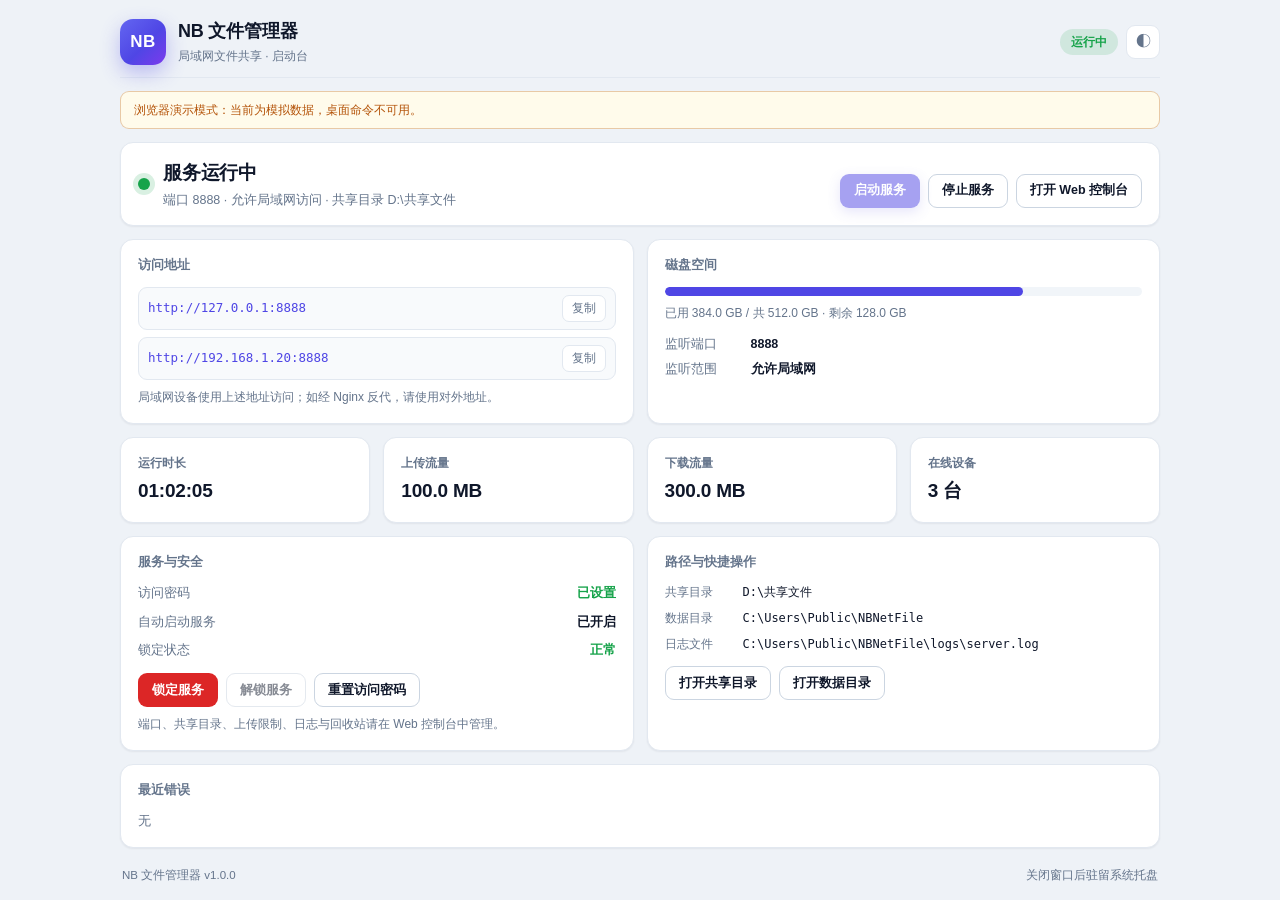
==== ui/index.html @ 00b3ce33 "feat: 使用 Rust 完整重写 NB 文件管理器 - axum 异步服务：目录浏览/搜索/分页、Range 下载、ZIP 后台任务、分片续传、文件操作与回收站 - Argon2 密码哈希、HMA" ====
<!doctype html>
<html lang="zh-CN">
<head>
<meta charset="utf-8">
<meta name="viewport" content="width=device-width, initial-scale=1">
<meta name="color-scheme" content="light dark">
<title>NB 文件管理器</title>
<link rel="stylesheet" href="./style.css">
<script type="module" src="./app.js"></script>
</head>
<body>
<div class="app">
  <header class="header">
    <div class="brand">
      <div class="logo">NB</div>
      <div class="brand-text">
        <h1>NB 文件管理器</h1>
        <p>局域网文件共享 · 启动台</p>
      </div>
    </div>
    <div class="header-actions">
      <span class="badge" id="statusBadge">检测中</span>
      <button class="icon-btn" id="themeToggle" title="切换亮/暗主题">◐</button>
    </div>
  </header>

  <div class="demo-banner hidden" id="demoBanner">浏览器演示模式：当前为模拟数据，桌面命令不可用。</div>

  <main>
    <section class="card status-card">
      <div class="status-left">
        <span class="dot" id="statusDot"></span>
        <div>
          <h2 id="statusTitle">正在读取状态…</h2>
          <p id="statusHint">—</p>
        </div>
      </div>
      <div class="actions">
        <button class="btn primary" id="btnStart">启动服务</button>
        <button class="btn" id="btnStop">停止服务</button>
        <button class="btn" id="btnConsole">打开 Web 控制台</button>
      </div>
    </section>

    <section class="grid cols-2">
      <div class="card">
        <div class="card-title">访问地址</div>
        <div class="url-list" id="urlList"><span class="muted">服务未运行</span></div>
        <p class="hint" id="urlHint"></p>
      </div>
      <div class="card">
        <div class="card-title">磁盘空间</div>
        <div class="meter"><span id="diskBar"></span></div>
        <p class="hint" id="diskText">—</p>
        <div class="kv">
          <span>监听端口</span><b id="kvPort">—</b>
          <span>监听范围</span><b id="kvBind">—</b>
        </div>
      </div>
    </section>

    <section class="stats">
      <div class="card stat"><span>运行时长</span><b id="statUptime">—</b></div>
      <div class="card stat"><span>上传流量</span><b id="statUpload">—</b></div>
      <div class="card stat"><span>下载流量</span><b id="statDownload">—</b></div>
      <div class="card stat"><span>在线设备</span><b id="statOnline">—</b></div>
    </section>

    <section class="grid cols-2">
      <div class="card">
        <div class="card-title">服务与安全</div>
        <div class="rows">
          <div class="row"><span>访问密码</span><b id="pwdState">—</b></div>
          <div class="row"><span>自动启动服务</span><b id="autoState">—</b></div>
          <div class="row"><span>锁定状态</span><b id="lockState">—</b></div>
        </div>
        <div class="actions">
          <button class="btn danger" id="btnLock">锁定服务</button>
          <button class="btn" id="btnUnlock">解锁服务</button>
          <button class="btn" id="btnResetPwd">重置访问密码</button>
        </div>
        <p class="hint">端口、共享目录、上传限制、日志与回收站请在 Web 控制台中管理。</p>
      </div>
      <div class="card">
        <div class="card-title">路径与快捷操作</div>
        <dl class="paths">
          <dt>共享目录</dt><dd id="pathRoot">—</dd>
          <dt>数据目录</dt><dd id="pathData">—</dd>
          <dt>日志文件</dt><dd id="pathLog">—</dd>
        </dl>
        <div class="actions">
          <button class="btn" id="btnOpenDir">打开共享目录</button>
          <button class="btn" id="btnOpenData">打开数据目录</button>
        </div>
      </div>
    </section>

    <section class="card error-card" id="errorCard">
      <div class="card-title">最近错误</div>
      <p id="lastError">无</p>
    </section>
  </main>

  <footer>
    <span id="version">NB 文件管理器</span>
    <span>关闭窗口后驻留系统托盘</span>
  </footer>
</div>

<div class="toast-box" id="toastBox"></div>

<div class="modal" id="pwdModal">
  <div class="modal-box">
    <h3>重置访问密码</h3>
    <p class="hint">重置后全部网页登录会话立即失效。留空表示清除密码，局域网内将可匿名访问（不推荐）。</p>
    <label class="field"><span>新密码</span><input type="password" id="newPwd" autocomplete="new-password"></label>
    <label class="field"><span>确认新密码</span><input type="password" id="newPwd2" autocomplete="new-password"></label>
    <div class="modal-actions">
      <button class="btn" id="pwdCancel">取消</button>
      <button class="btn primary" id="pwdOk">确认重置</button>
    </div>
  </div>
</div>
</body>
</html>
---- ui/style.css ----
:root {
  color-scheme: light;
  --bg: #eef2f7;
  --surface: #ffffff;
  --surface-2: #f8fafc;
  --surface-3: #f1f5f9;
  --border: #e2e8f0;
  --border-strong: #cbd5e1;
  --text: #0f172a;
  --text-2: #64748b;
  --primary: #4f46e5;
  --primary-hover: #4338ca;
  --primary-soft: #eef2ff;
  --on-primary: #ffffff;
  --danger: #dc2626;
  --danger-solid: #dc2626;
  --danger-soft: #fef2f2;
  --success: #16a34a;
  --warning: #b45309;
  --warning-soft: #fffbeb;
  --overlay: rgba(15, 23, 42, 0.45);
  --shadow-sm: 0 1px 2px rgba(15, 23, 42, 0.06);
  --shadow-md: 0 8px 24px rgba(15, 23, 42, 0.1);
}
[data-theme="dark"] {
  color-scheme: dark;
  --bg: #0b1220;
  --surface: #121a2b;
  --surface-2: #182238;
  --surface-3: #1e2942;
  --border: #243049;
  --border-strong: #35435f;
  --text: #e2e8f0;
  --text-2: #94a3b8;
  --primary: #818cf8;
  --primary-hover: #a5b4fc;
  --primary-soft: #232c54;
  --on-primary: #0b1220;
  --danger: #f87171;
  --danger-soft: #3a1d24;
  --success: #4ade80;
  --warning: #fbbf24;
  --warning-soft: #2d2410;
  --overlay: rgba(2, 6, 16, 0.62);
  --shadow-sm: 0 1px 2px rgba(0, 0, 0, 0.4);
  --shadow-md: 0 4px 14px rgba(0, 0, 0, 0.45);
}
* { box-sizing: border-box; }
html, body { height: 100%; }
body {
  margin: 0;
  background: var(--bg);
  color: var(--text);
  font-family: -apple-system, BlinkMacSystemFont, "Segoe UI", Roboto, "PingFang SC", "Microsoft YaHei", sans-serif;
  font-size: 13.5px;
  line-height: 1.5;
  -webkit-font-smoothing: antialiased;
}
button, input { font: inherit; color: inherit; }
button { cursor: pointer; }
.hidden { display: none !important; }
.muted { color: var(--text-2); }
.hint { margin: 8px 0 0; color: var(--text-2); font-size: 12px; line-height: 1.6; }

.app { max-width: 1080px; margin: 0 auto; padding: 16px 20px 12px; display: flex; flex-direction: column; gap: 13px; }
.header { display: flex; align-items: center; justify-content: space-between; gap: 14px; padding: 2px 0 12px; border-bottom: 1px solid var(--border); }
.brand { display: flex; align-items: center; gap: 12px; }
.logo {
  width: 46px; height: 46px; border-radius: 13px;
  display: flex; align-items: center; justify-content: center;
  background: linear-gradient(135deg, #6366f1, #4f46e5 55%, #7c3aed);
  color: #fff; font-weight: 800; font-size: 17px; letter-spacing: 0.5px;
  box-shadow: 0 8px 20px rgba(79, 70, 229, 0.32);
}
.brand-text h1 { margin: 0; font-size: 18px; letter-spacing: -0.01em; }
.brand-text p { margin: 2px 0 0; font-size: 12px; color: var(--text-2); }
.header-actions { display: flex; align-items: center; gap: 8px; }
.badge {
  display: inline-flex; align-items: center; height: 26px; padding: 0 11px;
  border-radius: 999px; background: var(--surface-3); color: var(--text-2);
  font-size: 12px; font-weight: 700;
}
.badge.ok { background: color-mix(in srgb, var(--success) 14%, transparent); color: var(--success); }
.badge.warn { background: var(--warning-soft); color: var(--warning); }
.badge.bad { background: var(--danger-soft); color: var(--danger); }
.icon-btn {
  width: 34px; height: 34px; padding: 0;
  display: inline-flex; align-items: center; justify-content: center;
  border: 1px solid var(--border); border-radius: 9px;
  background: var(--surface); color: var(--text-2); font-size: 15px;
}
.icon-btn:hover { background: var(--surface-3); color: var(--text); }
.demo-banner { padding: 9px 13px; background: var(--warning-soft); color: var(--warning); border: 1px solid color-mix(in srgb, var(--warning) 30%, transparent); border-radius: 9px; font-size: 12px; }

main { display: flex; flex-direction: column; gap: 13px; }
.card { background: var(--surface); border: 1px solid var(--border); border-radius: 13px; box-shadow: var(--shadow-sm); padding: 16px 17px; }
.card-title { font-size: 12.5px; font-weight: 700; color: var(--text-2); margin-bottom: 12px; display: flex; align-items: center; gap: 6px; }
.grid { display: grid; gap: 13px; }
.cols-2 { grid-template-columns: repeat(2, minmax(0, 1fr)); }
.status-card { display: flex; align-items: center; justify-content: space-between; gap: 18px; flex-wrap: wrap; }
.status-left { display: flex; align-items: center; gap: 13px; min-width: 0; }
.status-left h2 { margin: 0; font-size: 19px; letter-spacing: -0.01em; }
.status-left p { margin: 3px 0 0; font-size: 12.5px; color: var(--text-2); word-break: break-all; }
.dot { width: 12px; height: 12px; border-radius: 50%; background: var(--text-2); box-shadow: 0 0 0 5px color-mix(in srgb, var(--text-2) 14%, transparent); flex-shrink: 0; }
.dot.ok { background: var(--success); box-shadow: 0 0 0 5px color-mix(in srgb, var(--success) 16%, transparent); }
.dot.warn { background: var(--warning); box-shadow: 0 0 0 5px color-mix(in srgb, var(--warning) 18%, transparent); }
.dot.bad { background: var(--danger); box-shadow: 0 0 0 5px color-mix(in srgb, var(--danger) 16%, transparent); }

.btn {
  display: inline-flex; align-items: center; justify-content: center; gap: 6px;
  height: 34px; padding: 0 13px;
  border: 1px solid var(--border-strong); border-radius: 9px;
  background: var(--surface); color: var(--text);
  font-size: 12.5px; font-weight: 600; white-space: nowrap;
  transition: background 0.15s, border-color 0.15s, transform 0.12s;
}
.btn:hover { background: var(--surface-2); border-color: var(--text-2); transform: translateY(-1px); }
.btn:active { transform: none; }
.btn:disabled { opacity: 0.5; cursor: not-allowed; transform: none; }
.btn.primary { background: var(--primary); border-color: transparent; color: var(--on-primary); box-shadow: 0 4px 12px rgba(79, 70, 229, 0.26); }
.btn.primary:hover { background: var(--primary-hover); }
.btn.danger { background: var(--danger-solid); border-color: transparent; color: #fff; }
.actions { display: flex; align-items: center; gap: 8px; flex-wrap: wrap; margin-top: 13px; }

.url-list { display: flex; flex-direction: column; gap: 7px; }
.url-row { display: flex; align-items: center; gap: 8px; padding: 7px 9px; background: var(--surface-2); border: 1px solid var(--border); border-radius: 9px; }
.url-link { flex: 1; min-width: 0; border: 0; background: transparent; text-align: left; color: var(--primary); font-family: Consolas, monospace; font-size: 12.5px; padding: 0; overflow: hidden; text-overflow: ellipsis; white-space: nowrap; }
.url-link:hover { text-decoration: underline; }
.url-copy { border: 1px solid var(--border); background: var(--surface); color: var(--text-2); border-radius: 7px; height: 27px; padding: 0 9px; font-size: 11.5px; }
.url-copy:hover { color: var(--text); border-color: var(--border-strong); }

.meter { height: 9px; border-radius: 999px; background: var(--surface-3); overflow: hidden; }
.meter > span { display: block; height: 100%; width: 0; background: var(--primary); border-radius: inherit; transition: width 0.25s; }
.kv { display: grid; grid-template-columns: 76px minmax(0, 1fr); gap: 6px 10px; margin-top: 12px; font-size: 12.5px; }
.kv span { color: var(--text-2); }
.kv b { font-weight: 600; }

.stats { display: grid; grid-template-columns: repeat(4, minmax(0, 1fr)); gap: 13px; }
.stat { display: flex; flex-direction: column; gap: 5px; }
.stat span { color: var(--text-2); font-size: 12px; font-weight: 600; }
.stat b { font-size: 19px; letter-spacing: -0.01em; font-variant-numeric: tabular-nums; }

.rows { display: flex; flex-direction: column; gap: 9px; }
.row { display: flex; align-items: center; justify-content: space-between; gap: 10px; font-size: 13px; }
.row span { color: var(--text-2); }
.row b { font-weight: 600; }
.row b.warn { color: var(--warning); }
.row b.ok { color: var(--success); }

.paths { margin: 0; display: grid; grid-template-columns: 68px minmax(0, 1fr); gap: 8px 10px; font-size: 12px; }
.paths dt { color: var(--text-2); }
.paths dd { margin: 0; font-family: Consolas, monospace; word-break: break-all; }

.error-card .card-title { color: var(--text-2); }
.error-card p { margin: 0; color: var(--text-2); font-size: 12.5px; word-break: break-all; }
.error-card.has-error .card-title,
.error-card.has-error p { color: var(--danger); }

footer { display: flex; align-items: center; justify-content: space-between; gap: 10px; padding: 6px 2px 2px; color: var(--text-2); font-size: 11.5px; }

.toast-box { position: fixed; top: 16px; right: 16px; z-index: 2000; display: flex; flex-direction: column; gap: 8px; max-width: min(380px, calc(100vw - 32px)); }
.toast { padding: 10px 13px; background: var(--surface); border: 1px solid var(--border); border-left: 4px solid var(--danger); border-radius: 10px; box-shadow: var(--shadow-md); font-size: 12.5px; word-break: break-all; animation: toastIn 0.24s ease; }
.toast.success { border-left-color: var(--success); }
.toast.info { border-left-color: var(--primary); }
.toast.warning { border-left-color: var(--warning); }
@keyframes toastIn { from { opacity: 0; transform: translateX(24px); } to { opacity: 1; transform: none; } }

.modal { position: fixed; inset: 0; z-index: 1500; display: none; align-items: center; justify-content: center; padding: 18px; background: var(--overlay); backdrop-filter: blur(3px); }
.modal.open { display: flex; }
.modal-box { width: 100%; max-width: 420px; background: var(--surface); border: 1px solid var(--border); border-radius: 14px; box-shadow: var(--shadow-md); padding: 20px; }
.modal-box h3 { margin: 0 0 6px; font-size: 16px; }
.field { display: flex; flex-direction: column; gap: 6px; margin-top: 12px; font-size: 12.5px; color: var(--text-2); }
.field span { font-weight: 600; }
.field input { height: 36px; padding: 0 11px; border: 1px solid var(--border-strong); border-radius: 8px; background: var(--surface-2); color: var(--text); outline: none; }
.field input:focus { border-color: var(--primary); box-shadow: 0 0 0 3px var(--primary-soft); }
.modal-actions { display: flex; justify-content: flex-end; gap: 8px; margin-top: 18px; }

@media (max-width: 900px) {
  .cols-2 { grid-template-columns: 1fr; }
  .stats { grid-template-columns: repeat(2, minmax(0, 1fr)); }
  .app { padding: 12px 13px; }
}
@media (max-width: 620px) {
  .header { flex-wrap: wrap; }
  .status-card { align-items: flex-start; }
  .actions .btn { flex: 1 1 auto; }
}
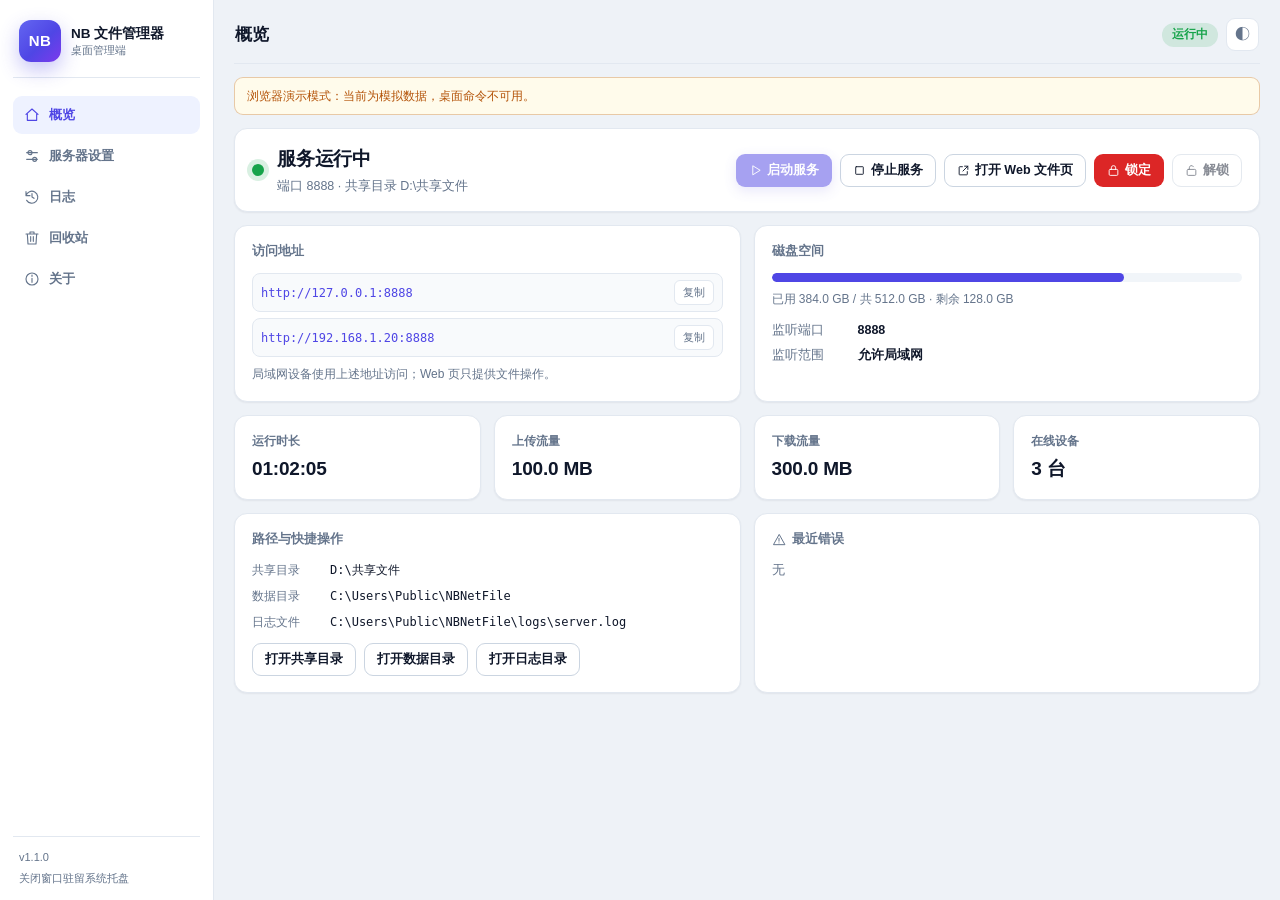
==== commit b6fbe3d2: "feat!: 管理能力收回桌面端，Web 仅保留文件操作 - Web 删除控制台页面、console 资源与全部 /api/console 管理接口 - 桌面管理端新增 设置/日志/回收站/关于 页面" ====
--- a/ui/index.html
+++ b/ui/index.html
@@ -9,115 +9,257 @@
 <script type="module" src="./app.js"></script>
 </head>
 <body>
-<div class="app">
-  <header class="header">
+<svg class="svg-defs" xmlns="http://www.w3.org/2000/svg" aria-hidden="true">
+  <symbol id="i-home" viewBox="0 0 24 24"><path d="m3 11 9-8 9 8M5 10v10h14V10"/></symbol>
+  <symbol id="i-settings" viewBox="0 0 24 24"><path d="M4 7h16M4 17h16"/><circle cx="9" cy="7" r="3"/><circle cx="16" cy="17" r="3"/></symbol>
+  <symbol id="i-logs" viewBox="0 0 24 24"><path d="M3 10a9 9 0 1 1 1 7M3 4v6h6M12 7v5l3 2"/></symbol>
+  <symbol id="i-trash" viewBox="0 0 24 24"><path d="M3 6h18M9 6V3h6v3M5 6l1 15h12l1-15M10 10v7m4-7v7"/></symbol>
+  <symbol id="i-info" viewBox="0 0 24 24"><circle cx="12" cy="12" r="9"/><path d="M12 11v6m0-11v2"/></symbol>
+  <symbol id="i-folder" viewBox="0 0 24 24"><path d="M3 7a2 2 0 0 1 2-2h4l2 2h8a2 2 0 0 1 2 2v8a2 2 0 0 1-2 2H5a2 2 0 0 1-2-2Z"/></symbol>
+  <symbol id="i-copy" viewBox="0 0 24 24"><rect x="8" y="8" width="12" height="13" rx="1.5"/><path d="M16 8V4.5A1.5 1.5 0 0 0 14.5 3H4.5A1.5 1.5 0 0 0 3 4.5v10A1.5 1.5 0 0 0 4.5 16H8"/></symbol>
+  <symbol id="i-refresh" viewBox="0 0 24 24"><path d="M20 7v5h-5M4 17v-5h5M5 8a8 8 0 0 1 13-3l2 3M4 16l2 3a8 8 0 0 0 13-3"/></symbol>
+  <symbol id="i-external" viewBox="0 0 24 24"><path d="M14 4h6v6M20 4l-9 9M19 14v5a1 1 0 0 1-1 1H5a1 1 0 0 1-1-1V6a1 1 0 0 1 1-1h5"/></symbol>
+  <symbol id="i-lock" viewBox="0 0 24 24"><rect x="4" y="10" width="16" height="11" rx="2"/><path d="M8 10V7a4 4 0 0 1 8 0v3"/></symbol>
+  <symbol id="i-unlock" viewBox="0 0 24 24"><rect x="4" y="10" width="16" height="11" rx="2"/><path d="M8 10V7a4 4 0 0 1 7.5-2"/></symbol>
+  <symbol id="i-play" viewBox="0 0 24 24"><path d="M7 4v16l13-8Z"/></symbol>
+  <symbol id="i-stop" viewBox="0 0 24 24"><rect x="5" y="5" width="14" height="14" rx="1"/></symbol>
+  <symbol id="i-check" viewBox="0 0 24 24"><path d="m4 12 5 5L20 6"/></symbol>
+  <symbol id="i-warning" viewBox="0 0 24 24"><path d="M12 3 2.5 20h19Z"/><path d="M12 9v5m0 3h.01"/></symbol>
+</svg>
+
+<div class="shell">
+  <aside class="sidebar">
     <div class="brand">
       <div class="logo">NB</div>
       <div class="brand-text">
-        <h1>NB 文件管理器</h1>
-        <p>局域网文件共享 · 启动台</p>
+        <strong>NB 文件管理器</strong>
+        <span>桌面管理端</span>
       </div>
     </div>
-    <div class="header-actions">
-      <span class="badge" id="statusBadge">检测中</span>
-      <button class="icon-btn" id="themeToggle" title="切换亮/暗主题">◐</button>
+    <nav class="nav" id="sideNav">
+      <button class="nav-item active" data-page="overview"><svg class="icon"><use href="#i-home"/></svg><span>概览</span></button>
+      <button class="nav-item" data-page="settings"><svg class="icon"><use href="#i-settings"/></svg><span>服务器设置</span></button>
+      <button class="nav-item" data-page="logs"><svg class="icon"><use href="#i-logs"/></svg><span>日志</span></button>
+      <button class="nav-item" data-page="recycle"><svg class="icon"><use href="#i-trash"/></svg><span>回收站</span></button>
+      <button class="nav-item" data-page="about"><svg class="icon"><use href="#i-info"/></svg><span>关于</span></button>
+    </nav>
+    <div class="side-foot">
+      <span id="sideVersion">NB 文件管理器</span>
+      <span class="muted">关闭窗口驻留系统托盘</span>
     </div>
-  </header>
-
-  <div class="demo-banner hidden" id="demoBanner">浏览器演示模式：当前为模拟数据，桌面命令不可用。</div>
-
-  <main>
-    <section class="card status-card">
-      <div class="status-left">
-        <span class="dot" id="statusDot"></span>
-        <div>
-          <h2 id="statusTitle">正在读取状态…</h2>
-          <p id="statusHint">—</p>
-        </div>
-      </div>
-      <div class="actions">
-        <button class="btn primary" id="btnStart">启动服务</button>
-        <button class="btn" id="btnStop">停止服务</button>
-        <button class="btn" id="btnConsole">打开 Web 控制台</button>
-      </div>
-    </section>
-
-    <section class="grid cols-2">
-      <div class="card">
-        <div class="card-title">访问地址</div>
-        <div class="url-list" id="urlList"><span class="muted">服务未运行</span></div>
-        <p class="hint" id="urlHint"></p>
-      </div>
-      <div class="card">
-        <div class="card-title">磁盘空间</div>
-        <div class="meter"><span id="diskBar"></span></div>
-        <p class="hint" id="diskText">—</p>
-        <div class="kv">
-          <span>监听端口</span><b id="kvPort">—</b>
-          <span>监听范围</span><b id="kvBind">—</b>
-        </div>
-      </div>
-    </section>
-
-    <section class="stats">
-      <div class="card stat"><span>运行时长</span><b id="statUptime">—</b></div>
-      <div class="card stat"><span>上传流量</span><b id="statUpload">—</b></div>
-      <div class="card stat"><span>下载流量</span><b id="statDownload">—</b></div>
-      <div class="card stat"><span>在线设备</span><b id="statOnline">—</b></div>
-    </section>
-
-    <section class="grid cols-2">
-      <div class="card">
-        <div class="card-title">服务与安全</div>
-        <div class="rows">
-          <div class="row"><span>访问密码</span><b id="pwdState">—</b></div>
-          <div class="row"><span>自动启动服务</span><b id="autoState">—</b></div>
-          <div class="row"><span>锁定状态</span><b id="lockState">—</b></div>
+  </aside>
+
+  <main class="main">
+    <header class="topbar">
+      <h1 id="pageTitle">概览</h1>
+      <div class="topbar-actions">
+        <span class="badge" id="statusBadge">检测中</span>
+        <button class="icon-btn" id="themeToggle" title="切换亮/暗主题">◐</button>
+      </div>
+    </header>
+
+    <div class="demo-banner hidden" id="demoBanner">浏览器演示模式：当前为模拟数据，桌面命令不可用。</div>
+
+    <section class="page" id="pageOverview">
+      <section class="card status-card">
+        <div class="status-left">
+          <span class="dot" id="statusDot"></span>
+          <div>
+            <h2 id="statusTitle">正在读取状态…</h2>
+            <p id="statusHint">—</p>
+          </div>
         </div>
         <div class="actions">
-          <button class="btn danger" id="btnLock">锁定服务</button>
-          <button class="btn" id="btnUnlock">解锁服务</button>
-          <button class="btn" id="btnResetPwd">重置访问密码</button>
-        </div>
-        <p class="hint">端口、共享目录、上传限制、日志与回收站请在 Web 控制台中管理。</p>
-      </div>
-      <div class="card">
-        <div class="card-title">路径与快捷操作</div>
+          <button class="btn primary" id="btnStart"><svg class="icon"><use href="#i-play"/></svg>启动服务</button>
+          <button class="btn" id="btnStop"><svg class="icon"><use href="#i-stop"/></svg>停止服务</button>
+          <button class="btn" id="btnWeb"><svg class="icon"><use href="#i-external"/></svg>打开 Web 文件页</button>
+          <button class="btn danger" id="btnLock"><svg class="icon"><use href="#i-lock"/></svg>锁定</button>
+          <button class="btn" id="btnUnlock"><svg class="icon"><use href="#i-unlock"/></svg>解锁</button>
+        </div>
+      </section>
+
+      <section class="grid cols-2">
+        <div class="card">
+          <div class="card-title">访问地址</div>
+          <div class="url-list" id="urlList"><span class="muted">服务未运行</span></div>
+          <p class="hint" id="urlHint"></p>
+        </div>
+        <div class="card">
+          <div class="card-title">磁盘空间</div>
+          <div class="meter"><span id="diskBar"></span></div>
+          <p class="hint" id="diskText">—</p>
+          <div class="kv">
+            <span>监听端口</span><b id="kvPort">—</b>
+            <span>监听范围</span><b id="kvBind">—</b>
+          </div>
+        </div>
+      </section>
+
+      <section class="stats">
+        <div class="card stat"><span>运行时长</span><b id="statUptime">—</b></div>
+        <div class="card stat"><span>上传流量</span><b id="statUpload">—</b></div>
+        <div class="card stat"><span>下载流量</span><b id="statDownload">—</b></div>
+        <div class="card stat"><span>在线设备</span><b id="statOnline">—</b></div>
+      </section>
+
+      <section class="grid cols-2">
+        <div class="card">
+          <div class="card-title">路径与快捷操作</div>
+          <dl class="paths">
+            <dt>共享目录</dt><dd id="pathRoot">—</dd>
+            <dt>数据目录</dt><dd id="pathData">—</dd>
+            <dt>日志文件</dt><dd id="pathLog">—</dd>
+          </dl>
+          <div class="actions">
+            <button class="btn" id="btnOpenDir">打开共享目录</button>
+            <button class="btn" id="btnOpenData">打开数据目录</button>
+            <button class="btn" id="btnOpenLogs">打开日志目录</button>
+          </div>
+        </div>
+        <div class="card error-card" id="errorCard">
+          <div class="card-title"><svg class="icon"><use href="#i-warning"/></svg>最近错误</div>
+          <p id="lastError">无</p>
+        </div>
+      </section>
+    </section>
+
+    <section class="page hidden" id="pageSettings">
+      <form class="card" id="settingsForm">
+        <div class="card-title">服务器设置</div>
+        <div class="form-grid">
+          <label class="field"><span>监听端口</span><input type="number" id="setPort" min="1" max="65535" required></label>
+          <label class="field"><span>监听范围</span><select id="setBind"><option value="lan">允许局域网访问</option><option value="local">仅本机访问</option></select></label>
+          <div class="field wide">
+            <span>共享目录</span>
+            <div class="input-row">
+              <input type="text" id="setRoot" placeholder="服务器上的绝对路径">
+              <button type="button" class="btn" id="btnPickRoot"><svg class="icon"><use href="#i-folder"/></svg>浏览…</button>
+            </div>
+          </div>
+          <label class="field"><span>上传限制（MB，0 为无限制）</span><input type="number" id="setUploadLimit" min="0" step="10"></label>
+          <label class="field"><span>重名处理</span><select id="setConflict"><option value="ask">每次询问</option><option value="rename">自动重命名</option><option value="overwrite">直接覆盖</option></select></label>
+          <label class="field"><span>ZIP 压缩级别</span><select id="setZip"><option value="standard">标准</option><option value="fast">快速</option><option value="store">仅存储</option></select></label>
+          <label class="field"><span>回收站保留天数</span><input type="number" id="setRecycleDays" min="1" max="3650"></label>
+          <label class="field"><span>登录有效期（小时）</span><input type="number" id="setSessionHours" min="1" max="720"></label>
+          <label class="field"><span>登录失败上限（次）</span><input type="number" id="setMaxFailures" min="3" max="100"></label>
+          <label class="field"><span>封禁时长（分钟）</span><input type="number" id="setBlockMinutes" min="1" max="1440"></label>
+          <label class="check-field"><input type="checkbox" id="setIncludeFolder"><span>打包时包含顶层文件夹</span></label>
+          <label class="check-field"><input type="checkbox" id="setAutoStart"><span>桌面程序启动时自动启动服务</span></label>
+          <div class="form-actions wide">
+            <span class="hint" id="settingsHint">修改端口或监听范围后会自动重启服务。</span>
+            <button class="btn primary" type="submit" id="btnSaveSettings">保存设置</button>
+          </div>
+        </div>
+      </form>
+
+      <div class="card">
+        <div class="card-title">访问密码</div>
+        <p class="hint">重置后全部网页登录会话立即失效。桌面端可直接重置，无需旧密码；留空表示清除密码（局域网匿名访问，不推荐）。</p>
+        <div class="form-grid">
+          <label class="field"><span>新密码</span><input type="password" id="newPwd" autocomplete="new-password"></label>
+          <label class="field"><span>确认新密码</span><input type="password" id="newPwd2" autocomplete="new-password"></label>
+          <div class="form-actions wide">
+            <span class="hint">当前状态：<b id="pwdState">—</b></span>
+            <button class="btn danger" type="button" id="btnResetPwd">重置访问密码</button>
+          </div>
+        </div>
+      </div>
+
+      <div class="card">
+        <div class="card-title">Nginx 反向代理配置</div>
+        <div class="form-grid">
+          <label class="field"><span>后端地址</span><input type="text" id="ngBackend" placeholder="127.0.0.1:8888"></label>
+          <label class="field"><span>路径前缀</span><input type="text" id="ngPrefix" value="file"></label>
+          <label class="field"><span>对外监听端口</span><input type="text" id="ngListen" value="9000"></label>
+          <div class="form-actions wide">
+            <button class="btn" type="button" id="btnGenNginx">生成配置</button>
+            <button class="btn" type="button" id="btnCopyNginx" disabled><svg class="icon"><use href="#i-copy"/></svg>复制配置</button>
+          </div>
+        </div>
+        <pre class="code-block" id="nginxOutput">生成后在此显示 Nginx 配置</pre>
+      </div>
+    </section>
+
+    <section class="page hidden" id="pageLogs">
+      <div class="card">
+        <div class="panel-head">
+          <div class="segmented" id="logKinds">
+            <button data-kind="access" class="active">访问日志</button>
+            <button data-kind="upload">上传记录</button>
+            <button data-kind="download">下载记录</button>
+          </div>
+          <div class="panel-actions">
+            <label class="check-inline"><input type="checkbox" id="autoLogs" checked>自动刷新</label>
+            <button class="btn btn-sm" id="btnRefreshLogs"><svg class="icon"><use href="#i-refresh"/></svg>刷新</button>
+            <button class="btn btn-sm danger" id="btnClearLogs">清空日志</button>
+          </div>
+        </div>
+        <div class="table-wrap">
+          <table class="data-table" id="logTable"><thead></thead><tbody></tbody></table>
+        </div>
+        <div class="pager" id="logPager"></div>
+      </div>
+    </section>
+
+    <section class="page hidden" id="pageRecycle">
+      <div class="card">
+        <div class="panel-head">
+          <div class="muted">回收站保留 <b id="recycleDays">30</b> 天，超期自动清理</div>
+          <div class="panel-actions">
+            <button class="btn btn-sm" id="btnRefreshRecycle"><svg class="icon"><use href="#i-refresh"/></svg>刷新</button>
+            <button class="btn btn-sm" id="btnRestoreRecycle">还原选中</button>
+            <button class="btn btn-sm" id="btnPurgeRecycle">永久删除</button>
+            <button class="btn btn-sm danger" id="btnClearRecycle">清空回收站</button>
+          </div>
+        </div>
+        <div class="table-wrap">
+          <table class="data-table" id="recycleTable"><thead></thead><tbody></tbody></table>
+          <div class="empty hidden" id="recycleEmpty">
+            <svg class="icon empty-icon"><use href="#i-trash"/></svg>
+            <b>回收站为空</b>
+            <span>网页删除的文件会保留在这里</span>
+          </div>
+        </div>
+      </div>
+    </section>
+
+    <section class="page hidden" id="pageAbout">
+      <div class="card about-card">
+        <div class="about-brand">
+          <div class="logo large">NB</div>
+          <div>
+            <h2>NB 文件管理器</h2>
+            <p class="muted">局域网文件共享 · 桌面管理端</p>
+          </div>
+        </div>
+        <p class="about-desc">桌面端负责服务器配置、日志、回收站与安全控制；Web 文件页只提供文件浏览与传输，不再暴露任何管理接口。</p>
         <dl class="paths">
-          <dt>共享目录</dt><dd id="pathRoot">—</dd>
-          <dt>数据目录</dt><dd id="pathData">—</dd>
-          <dt>日志文件</dt><dd id="pathLog">—</dd>
+          <dt>版本</dt><dd id="aboutVersion">—</dd>
+          <dt>数据目录</dt><dd id="aboutData">—</dd>
+          <dt>日志文件</dt><dd id="aboutLog">—</dd>
+          <dt>共享目录</dt><dd id="aboutRoot">—</dd>
+          <dt>项目地址</dt><dd><button class="link-btn" id="btnOpenRepo">github.com/time2045/rust-netfile</button></dd>
         </dl>
         <div class="actions">
-          <button class="btn" id="btnOpenDir">打开共享目录</button>
-          <button class="btn" id="btnOpenData">打开数据目录</button>
-        </div>
-      </div>
-    </section>
-
-    <section class="card error-card" id="errorCard">
-      <div class="card-title">最近错误</div>
-      <p id="lastError">无</p>
+          <button class="btn" id="btnAboutWeb"><svg class="icon"><use href="#i-external"/></svg>打开 Web 文件页</button>
+          <button class="btn" id="btnAboutData">打开数据目录</button>
+          <button class="btn" id="btnAboutLogs">打开日志目录</button>
+        </div>
+        <p class="hint">关闭窗口后驻留系统托盘；退出请使用托盘菜单中的“退出”。</p>
+      </div>
     </section>
   </main>
-
-  <footer>
-    <span id="version">NB 文件管理器</span>
-    <span>关闭窗口后驻留系统托盘</span>
-  </footer>
 </div>
 
 <div class="toast-box" id="toastBox"></div>
 
-<div class="modal" id="pwdModal">
-  <div class="modal-box">
-    <h3>重置访问密码</h3>
-    <p class="hint">重置后全部网页登录会话立即失效。留空表示清除密码，局域网内将可匿名访问（不推荐）。</p>
-    <label class="field"><span>新密码</span><input type="password" id="newPwd" autocomplete="new-password"></label>
-    <label class="field"><span>确认新密码</span><input type="password" id="newPwd2" autocomplete="new-password"></label>
+<div class="modal" id="confirmModal">
+  <div class="modal-box confirm-box">
+    <h3 id="confirmTitle">操作确认</h3>
+    <p id="confirmMessage" class="confirm-message"></p>
     <div class="modal-actions">
-      <button class="btn" id="pwdCancel">取消</button>
-      <button class="btn primary" id="pwdOk">确认重置</button>
+      <button class="btn" id="confirmCancel">取消</button>
+      <button class="btn danger" id="confirmOk">确定</button>
     </div>
   </div>
 </div>
--- a/ui/style.css
+++ b/ui/style.css
@@ -20,7 +20,7 @@
   --warning-soft: #fffbeb;
   --overlay: rgba(15, 23, 42, 0.45);
   --shadow-sm: 0 1px 2px rgba(15, 23, 42, 0.06);
-  --shadow-md: 0 8px 24px rgba(15, 23, 42, 0.1);
+  --shadow-md: 0 10px 30px rgba(15, 23, 42, 0.14);
 }
 [data-theme="dark"] {
   color-scheme: dark;
@@ -43,7 +43,7 @@
   --warning-soft: #2d2410;
   --overlay: rgba(2, 6, 16, 0.62);
   --shadow-sm: 0 1px 2px rgba(0, 0, 0, 0.4);
-  --shadow-md: 0 4px 14px rgba(0, 0, 0, 0.45);
+  --shadow-md: 0 6px 22px rgba(0, 0, 0, 0.5);
 }
 * { box-sizing: border-box; }
 html, body { height: 100%; }
@@ -56,48 +56,79 @@
   line-height: 1.5;
   -webkit-font-smoothing: antialiased;
 }
-button, input { font: inherit; color: inherit; }
+button, input, select { font: inherit; color: inherit; }
 button { cursor: pointer; }
+a { color: var(--primary); }
 .hidden { display: none !important; }
 .muted { color: var(--text-2); }
-.hint { margin: 8px 0 0; color: var(--text-2); font-size: 12px; line-height: 1.6; }
-
-.app { max-width: 1080px; margin: 0 auto; padding: 16px 20px 12px; display: flex; flex-direction: column; gap: 13px; }
-.header { display: flex; align-items: center; justify-content: space-between; gap: 14px; padding: 2px 0 12px; border-bottom: 1px solid var(--border); }
-.brand { display: flex; align-items: center; gap: 12px; }
+.hint { margin: 8px 0 0; color: var(--text-2); font-size: 12px; line-height: 1.65; }
+.svg-defs { position: absolute; width: 0; height: 0; overflow: hidden; }
+.icon { width: 16px; height: 16px; fill: none; stroke: currentColor; stroke-width: 1.7; stroke-linecap: round; stroke-linejoin: round; flex-shrink: 0; }
+
+::-webkit-scrollbar { width: 9px; height: 9px; }
+::-webkit-scrollbar-track { background: transparent; }
+::-webkit-scrollbar-thumb { background: var(--border-strong); border-radius: 8px; border: 2px solid transparent; background-clip: content-box; }
+* { scrollbar-width: thin; scrollbar-color: var(--border-strong) transparent; }
+
+.shell { display: grid; grid-template-columns: 214px minmax(0, 1fr); height: 100vh; }
+.sidebar {
+  display: flex; flex-direction: column; gap: 18px;
+  padding: 18px 13px 14px;
+  background: var(--surface);
+  border-right: 1px solid var(--border);
+}
+.brand { display: flex; align-items: center; gap: 10px; padding: 2px 6px 15px; border-bottom: 1px solid var(--border); }
 .logo {
-  width: 46px; height: 46px; border-radius: 13px;
+  width: 42px; height: 42px; border-radius: 12px;
   display: flex; align-items: center; justify-content: center;
   background: linear-gradient(135deg, #6366f1, #4f46e5 55%, #7c3aed);
-  color: #fff; font-weight: 800; font-size: 17px; letter-spacing: 0.5px;
+  color: #fff; font-weight: 800; font-size: 15px; letter-spacing: 0.5px;
   box-shadow: 0 8px 20px rgba(79, 70, 229, 0.32);
-}
-.brand-text h1 { margin: 0; font-size: 18px; letter-spacing: -0.01em; }
-.brand-text p { margin: 2px 0 0; font-size: 12px; color: var(--text-2); }
-.header-actions { display: flex; align-items: center; gap: 8px; }
-.badge {
-  display: inline-flex; align-items: center; height: 26px; padding: 0 11px;
-  border-radius: 999px; background: var(--surface-3); color: var(--text-2);
-  font-size: 12px; font-weight: 700;
-}
-.badge.ok { background: color-mix(in srgb, var(--success) 14%, transparent); color: var(--success); }
-.badge.warn { background: var(--warning-soft); color: var(--warning); }
-.badge.bad { background: var(--danger-soft); color: var(--danger); }
-.icon-btn {
-  width: 34px; height: 34px; padding: 0;
-  display: inline-flex; align-items: center; justify-content: center;
-  border: 1px solid var(--border); border-radius: 9px;
-  background: var(--surface); color: var(--text-2); font-size: 15px;
-}
-.icon-btn:hover { background: var(--surface-3); color: var(--text); }
-.demo-banner { padding: 9px 13px; background: var(--warning-soft); color: var(--warning); border: 1px solid color-mix(in srgb, var(--warning) 30%, transparent); border-radius: 9px; font-size: 12px; }
-
-main { display: flex; flex-direction: column; gap: 13px; }
-.card { background: var(--surface); border: 1px solid var(--border); border-radius: 13px; box-shadow: var(--shadow-sm); padding: 16px 17px; }
-.card-title { font-size: 12.5px; font-weight: 700; color: var(--text-2); margin-bottom: 12px; display: flex; align-items: center; gap: 6px; }
+  flex-shrink: 0;
+}
+.logo.large { width: 52px; height: 52px; border-radius: 14px; font-size: 18px; }
+.brand-text { display: flex; flex-direction: column; min-width: 0; line-height: 1.3; }
+.brand-text strong { font-size: 13.5px; }
+.brand-text span { font-size: 11px; color: var(--text-2); }
+.nav { display: flex; flex-direction: column; gap: 3px; }
+.nav-item {
+  display: flex; align-items: center; gap: 9px;
+  height: 38px; padding: 0 11px;
+  border: 0; border-radius: 9px;
+  background: transparent; color: var(--text-2);
+  font-size: 13px; font-weight: 600; text-align: left;
+  transition: background 0.15s, color 0.15s;
+}
+.nav-item:hover { background: var(--surface-3); color: var(--text); }
+.nav-item.active { background: var(--primary-soft); color: var(--primary); }
+.side-foot { margin-top: auto; display: flex; flex-direction: column; gap: 4px; padding: 12px 6px 0; border-top: 1px solid var(--border); font-size: 11px; color: var(--text-2); }
+
+.main { min-width: 0; overflow-y: auto; padding: 14px 20px 24px; }
+.topbar {
+  position: sticky; top: 0; z-index: 20;
+  display: flex; align-items: center; justify-content: space-between; gap: 12px;
+  padding: 4px 1px 12px; margin-bottom: 13px;
+  background: var(--bg);
+  border-bottom: 1px solid var(--border);
+}
+.topbar h1 { margin: 0; font-size: 17px; letter-spacing: -0.01em; }
+.topbar-actions { display: flex; align-items: center; gap: 8px; }
+.demo-banner { margin-bottom: 13px; padding: 9px 12px; background: var(--warning-soft); color: var(--warning); border: 1px solid color-mix(in srgb, var(--warning) 30%, transparent); border-radius: 9px; font-size: 12px; }
+.page { display: flex; flex-direction: column; gap: 13px; }
+.page.hidden { display: none; }
+
+.card {
+  background: var(--surface);
+  border: 1px solid var(--border);
+  border-radius: 13px;
+  box-shadow: var(--shadow-sm);
+  padding: 16px 17px;
+}
+.card-title { display: flex; align-items: center; gap: 6px; font-size: 12.5px; font-weight: 700; color: var(--text-2); margin-bottom: 12px; }
+.card-title .icon { width: 14px; height: 14px; }
 .grid { display: grid; gap: 13px; }
 .cols-2 { grid-template-columns: repeat(2, minmax(0, 1fr)); }
-.status-card { display: flex; align-items: center; justify-content: space-between; gap: 18px; flex-wrap: wrap; }
+.status-card { display: flex; align-items: center; justify-content: space-between; gap: 16px; flex-wrap: wrap; }
 .status-left { display: flex; align-items: center; gap: 13px; min-width: 0; }
 .status-left h2 { margin: 0; font-size: 19px; letter-spacing: -0.01em; }
 .status-left p { margin: 3px 0 0; font-size: 12.5px; color: var(--text-2); word-break: break-all; }
@@ -105,83 +136,140 @@
 .dot.ok { background: var(--success); box-shadow: 0 0 0 5px color-mix(in srgb, var(--success) 16%, transparent); }
 .dot.warn { background: var(--warning); box-shadow: 0 0 0 5px color-mix(in srgb, var(--warning) 18%, transparent); }
 .dot.bad { background: var(--danger); box-shadow: 0 0 0 5px color-mix(in srgb, var(--danger) 16%, transparent); }
+.badge { display: inline-flex; align-items: center; height: 24px; padding: 0 10px; border-radius: 999px; background: var(--surface-3); color: var(--text-2); font-size: 11.5px; font-weight: 700; }
+.badge.ok { background: color-mix(in srgb, var(--success) 14%, transparent); color: var(--success); }
+.badge.warn { background: var(--warning-soft); color: var(--warning); }
+.badge.bad { background: var(--danger-soft); color: var(--danger); }
 
 .btn {
-  display: inline-flex; align-items: center; justify-content: center; gap: 6px;
-  height: 34px; padding: 0 13px;
+  display: inline-flex; align-items: center; justify-content: center; gap: 5px;
+  height: 33px; padding: 0 12px;
   border: 1px solid var(--border-strong); border-radius: 9px;
   background: var(--surface); color: var(--text);
   font-size: 12.5px; font-weight: 600; white-space: nowrap;
-  transition: background 0.15s, border-color 0.15s, transform 0.12s;
+  transition: background 0.15s, border-color 0.15s, transform 0.12s, box-shadow 0.15s;
 }
 .btn:hover { background: var(--surface-2); border-color: var(--text-2); transform: translateY(-1px); }
 .btn:active { transform: none; }
 .btn:disabled { opacity: 0.5; cursor: not-allowed; transform: none; }
-.btn.primary { background: var(--primary); border-color: transparent; color: var(--on-primary); box-shadow: 0 4px 12px rgba(79, 70, 229, 0.26); }
+.btn.primary { background: var(--primary); border-color: transparent; color: var(--on-primary); box-shadow: 0 4px 12px rgba(79, 70, 229, 0.24); }
 .btn.primary:hover { background: var(--primary-hover); }
 .btn.danger { background: var(--danger-solid); border-color: transparent; color: #fff; }
-.actions { display: flex; align-items: center; gap: 8px; flex-wrap: wrap; margin-top: 13px; }
-
-.url-list { display: flex; flex-direction: column; gap: 7px; }
-.url-row { display: flex; align-items: center; gap: 8px; padding: 7px 9px; background: var(--surface-2); border: 1px solid var(--border); border-radius: 9px; }
-.url-link { flex: 1; min-width: 0; border: 0; background: transparent; text-align: left; color: var(--primary); font-family: Consolas, monospace; font-size: 12.5px; padding: 0; overflow: hidden; text-overflow: ellipsis; white-space: nowrap; }
+.btn.danger:hover { filter: brightness(1.06); }
+.btn.btn-sm { height: 28px; padding: 0 9px; font-size: 11.5px; border-radius: 7px; }
+.btn .icon { width: 13px; height: 13px; }
+.icon-btn { width: 33px; height: 33px; border: 1px solid var(--border); border-radius: 9px; background: var(--surface); color: var(--text-2); display: inline-flex; align-items: center; justify-content: center; font-size: 15px; }
+.icon-btn:hover { background: var(--surface-3); color: var(--text); }
+.actions { display: flex; align-items: center; gap: 8px; flex-wrap: wrap; margin-top: 12px; }
+.status-card .actions { margin-top: 0; }
+
+.url-list { display: flex; flex-direction: column; gap: 6px; }
+.url-row { display: flex; align-items: center; gap: 8px; padding: 6px 8px; background: var(--surface-2); border: 1px solid var(--border); border-radius: 8px; }
+.url-link { flex: 1; min-width: 0; border: 0; background: transparent; text-align: left; color: var(--primary); font-family: Consolas, monospace; font-size: 12px; padding: 0; overflow: hidden; text-overflow: ellipsis; white-space: nowrap; }
 .url-link:hover { text-decoration: underline; }
-.url-copy { border: 1px solid var(--border); background: var(--surface); color: var(--text-2); border-radius: 7px; height: 27px; padding: 0 9px; font-size: 11.5px; }
+.url-copy { height: 25px; padding: 0 8px; border: 1px solid var(--border); border-radius: 6px; background: var(--surface); color: var(--text-2); font-size: 11px; }
 .url-copy:hover { color: var(--text); border-color: var(--border-strong); }
 
 .meter { height: 9px; border-radius: 999px; background: var(--surface-3); overflow: hidden; }
 .meter > span { display: block; height: 100%; width: 0; background: var(--primary); border-radius: inherit; transition: width 0.25s; }
-.kv { display: grid; grid-template-columns: 76px minmax(0, 1fr); gap: 6px 10px; margin-top: 12px; font-size: 12.5px; }
+.kv { display: grid; grid-template-columns: 76px minmax(0, 1fr); gap: 6px 10px; margin-top: 11px; font-size: 12.5px; }
 .kv span { color: var(--text-2); }
 .kv b { font-weight: 600; }
-
 .stats { display: grid; grid-template-columns: repeat(4, minmax(0, 1fr)); gap: 13px; }
 .stat { display: flex; flex-direction: column; gap: 5px; }
 .stat span { color: var(--text-2); font-size: 12px; font-weight: 600; }
-.stat b { font-size: 19px; letter-spacing: -0.01em; font-variant-numeric: tabular-nums; }
-
-.rows { display: flex; flex-direction: column; gap: 9px; }
-.row { display: flex; align-items: center; justify-content: space-between; gap: 10px; font-size: 13px; }
-.row span { color: var(--text-2); }
-.row b { font-weight: 600; }
-.row b.warn { color: var(--warning); }
-.row b.ok { color: var(--success); }
-
+.stat b { font-size: 19px; font-variant-numeric: tabular-nums; letter-spacing: -0.01em; }
 .paths { margin: 0; display: grid; grid-template-columns: 68px minmax(0, 1fr); gap: 8px 10px; font-size: 12px; }
 .paths dt { color: var(--text-2); }
 .paths dd { margin: 0; font-family: Consolas, monospace; word-break: break-all; }
-
 .error-card .card-title { color: var(--text-2); }
-.error-card p { margin: 0; color: var(--text-2); font-size: 12.5px; word-break: break-all; }
+.error-card p { margin: 0; font-size: 12.5px; color: var(--text-2); word-break: break-all; }
 .error-card.has-error .card-title,
 .error-card.has-error p { color: var(--danger); }
 
-footer { display: flex; align-items: center; justify-content: space-between; gap: 10px; padding: 6px 2px 2px; color: var(--text-2); font-size: 11.5px; }
-
-.toast-box { position: fixed; top: 16px; right: 16px; z-index: 2000; display: flex; flex-direction: column; gap: 8px; max-width: min(380px, calc(100vw - 32px)); }
-.toast { padding: 10px 13px; background: var(--surface); border: 1px solid var(--border); border-left: 4px solid var(--danger); border-radius: 10px; box-shadow: var(--shadow-md); font-size: 12.5px; word-break: break-all; animation: toastIn 0.24s ease; }
+input[type="text"], input[type="password"], input[type="number"], select {
+  width: 100%; height: 34px; padding: 0 10px;
+  border: 1px solid var(--border-strong); border-radius: 8px;
+  background: var(--surface-2); color: var(--text);
+  font-size: 12.5px; outline: none;
+  transition: border-color 0.15s, box-shadow 0.15s, background 0.15s;
+}
+input:focus, select:focus { border-color: var(--primary); box-shadow: 0 0 0 3px var(--primary-soft); background: var(--surface); }
+input::placeholder { color: var(--text-2); opacity: 0.8; }
+input[type="checkbox"] { width: 15px; height: 15px; accent-color: var(--primary); cursor: pointer; }
+.form-grid { display: grid; grid-template-columns: repeat(2, minmax(0, 1fr)); gap: 13px 17px; }
+.form-grid .wide { grid-column: 1 / -1; }
+.field { display: flex; flex-direction: column; gap: 5px; font-size: 12px; color: var(--text-2); }
+.field > span { font-weight: 600; }
+.check-field { display: flex; align-items: center; gap: 8px; min-height: 34px; font-size: 12.5px; color: var(--text); }
+.check-field span { font-weight: 500; }
+.input-row { display: flex; gap: 8px; }
+.input-row input { flex: 1; min-width: 0; }
+.form-actions { display: flex; align-items: center; justify-content: space-between; gap: 12px; flex-wrap: wrap; }
+.form-actions .hint { margin: 0; }
+.panel-head { display: flex; align-items: center; justify-content: space-between; gap: 10px; flex-wrap: wrap; margin-bottom: 12px; }
+.panel-actions { display: flex; align-items: center; gap: 7px; flex-wrap: wrap; }
+.check-inline { display: inline-flex; align-items: center; gap: 6px; font-size: 12px; color: var(--text-2); }
+.segmented { display: inline-flex; padding: 3px; gap: 2px; background: var(--surface-3); border: 1px solid var(--border); border-radius: 9px; }
+.segmented button { height: 28px; padding: 0 11px; border: 0; border-radius: 7px; background: transparent; color: var(--text-2); font-size: 12px; font-weight: 600; }
+.segmented button:hover { color: var(--text); }
+.segmented button.active { background: var(--surface); color: var(--text); box-shadow: var(--shadow-sm); }
+
+.table-wrap { width: 100%; overflow-x: auto; border: 1px solid var(--border); border-radius: 10px; }
+.data-table { width: 100%; border-collapse: collapse; font-size: 12.5px; }
+.data-table th, .data-table td { padding: 9px 10px; border-bottom: 1px solid var(--border); text-align: left; vertical-align: top; }
+.data-table th { background: var(--surface-2); color: var(--text-2); font-size: 11.5px; font-weight: 600; white-space: nowrap; }
+.data-table tbody tr:last-child td { border-bottom: 0; }
+.data-table tbody tr:hover { background: var(--surface-2); }
+.data-table tr.fail td { color: var(--danger); }
+.data-table .nowrap { white-space: nowrap; }
+.data-table .mono { font-family: Consolas, monospace; font-size: 11.5px; }
+.data-table .path-cell { word-break: break-all; }
+.data-table .col-check { width: 34px; }
+.data-table .status-ok { color: var(--success); font-weight: 700; }
+.data-table .status-bad { color: var(--danger); font-weight: 700; }
+.empty { display: flex; flex-direction: column; align-items: center; gap: 5px; padding: 44px 16px; color: var(--text-2); text-align: center; }
+.empty b { color: var(--text); font-size: 13.5px; }
+.empty span { font-size: 12px; }
+.empty-icon { width: 30px; height: 30px; opacity: 0.45; margin-bottom: 4px; }
+.pager { display: flex; align-items: center; justify-content: space-between; gap: 10px; flex-wrap: wrap; margin-top: 11px; }
+.pager-info { font-size: 12px; color: var(--text-2); }
+.pager-btns { display: flex; gap: 6px; }
+.page-btn { height: 28px; min-width: 60px; padding: 0 10px; border: 1px solid var(--border-strong); border-radius: 7px; background: var(--surface); color: var(--text); font-size: 11.5px; }
+.page-btn:hover { border-color: var(--primary); color: var(--primary); }
+.page-btn:disabled { opacity: 0.45; cursor: not-allowed; }
+.code-block { margin: 12px 0 0; padding: 11px 12px; background: var(--surface-2); border: 1px solid var(--border); border-radius: 9px; font-family: Consolas, monospace; font-size: 11.5px; line-height: 1.6; white-space: pre-wrap; word-break: break-all; max-height: 320px; overflow: auto; }
+
+.toast-box { position: fixed; top: 14px; right: 14px; z-index: 2000; display: flex; flex-direction: column; gap: 8px; max-width: min(380px, calc(100vw - 28px)); }
+.toast { padding: 10px 13px; background: var(--surface); border: 1px solid var(--border); border-left: 4px solid var(--danger); border-radius: 10px; box-shadow: var(--shadow-md); font-size: 12px; word-break: break-all; animation: toastIn 0.22s ease; }
 .toast.success { border-left-color: var(--success); }
 .toast.info { border-left-color: var(--primary); }
 .toast.warning { border-left-color: var(--warning); }
 @keyframes toastIn { from { opacity: 0; transform: translateX(24px); } to { opacity: 1; transform: none; } }
-
 .modal { position: fixed; inset: 0; z-index: 1500; display: none; align-items: center; justify-content: center; padding: 18px; background: var(--overlay); backdrop-filter: blur(3px); }
 .modal.open { display: flex; }
-.modal-box { width: 100%; max-width: 420px; background: var(--surface); border: 1px solid var(--border); border-radius: 14px; box-shadow: var(--shadow-md); padding: 20px; }
-.modal-box h3 { margin: 0 0 6px; font-size: 16px; }
-.field { display: flex; flex-direction: column; gap: 6px; margin-top: 12px; font-size: 12.5px; color: var(--text-2); }
-.field span { font-weight: 600; }
-.field input { height: 36px; padding: 0 11px; border: 1px solid var(--border-strong); border-radius: 8px; background: var(--surface-2); color: var(--text); outline: none; }
-.field input:focus { border-color: var(--primary); box-shadow: 0 0 0 3px var(--primary-soft); }
-.modal-actions { display: flex; justify-content: flex-end; gap: 8px; margin-top: 18px; }
+.modal-box { width: 100%; max-width: 420px; padding: 20px; background: var(--surface); border: 1px solid var(--border); border-radius: 14px; box-shadow: var(--shadow-md); }
+.modal-box h3 { margin: 0 0 8px; font-size: 16px; }
+.confirm-box { text-align: center; }
+.confirm-message { white-space: pre-line; text-align: left; color: var(--text); margin: 4px 0 0; max-height: 42vh; overflow: auto; font-size: 13px; }
+.modal-actions { display: flex; justify-content: center; gap: 8px; margin-top: 18px; }
+.link-btn { border: 0; background: transparent; padding: 0; color: var(--primary); font-family: Consolas, monospace; font-size: 12px; word-break: break-all; text-align: left; }
+.link-btn:hover { text-decoration: underline; }
+.about-card { max-width: 780px; }
+.about-brand { display: flex; align-items: center; gap: 13px; margin-bottom: 12px; }
+.about-brand h2 { margin: 0; font-size: 19px; }
+.about-brand p { margin: 2px 0 0; font-size: 12px; }
+.about-desc { margin: 0 0 14px; color: var(--text-2); font-size: 12.5px; line-height: 1.7; }
 
 @media (max-width: 900px) {
+  .shell { grid-template-columns: 1fr; height: auto; }
+  .sidebar { flex-direction: column; height: auto; position: static; border-right: 0; border-bottom: 1px solid var(--border); }
+  .nav { flex-direction: row; flex-wrap: wrap; }
+  .nav-item { flex: 1 1 auto; justify-content: center; }
+  .side-foot { flex-direction: row; justify-content: space-between; }
+  .main { overflow: visible; }
   .cols-2 { grid-template-columns: 1fr; }
   .stats { grid-template-columns: repeat(2, minmax(0, 1fr)); }
-  .app { padding: 12px 13px; }
-}
-@media (max-width: 620px) {
-  .header { flex-wrap: wrap; }
-  .status-card { align-items: flex-start; }
-  .actions .btn { flex: 1 1 auto; }
-}
+  .form-grid { grid-template-columns: 1fr; }
+  .form-grid .wide { grid-column: auto; }
+}
